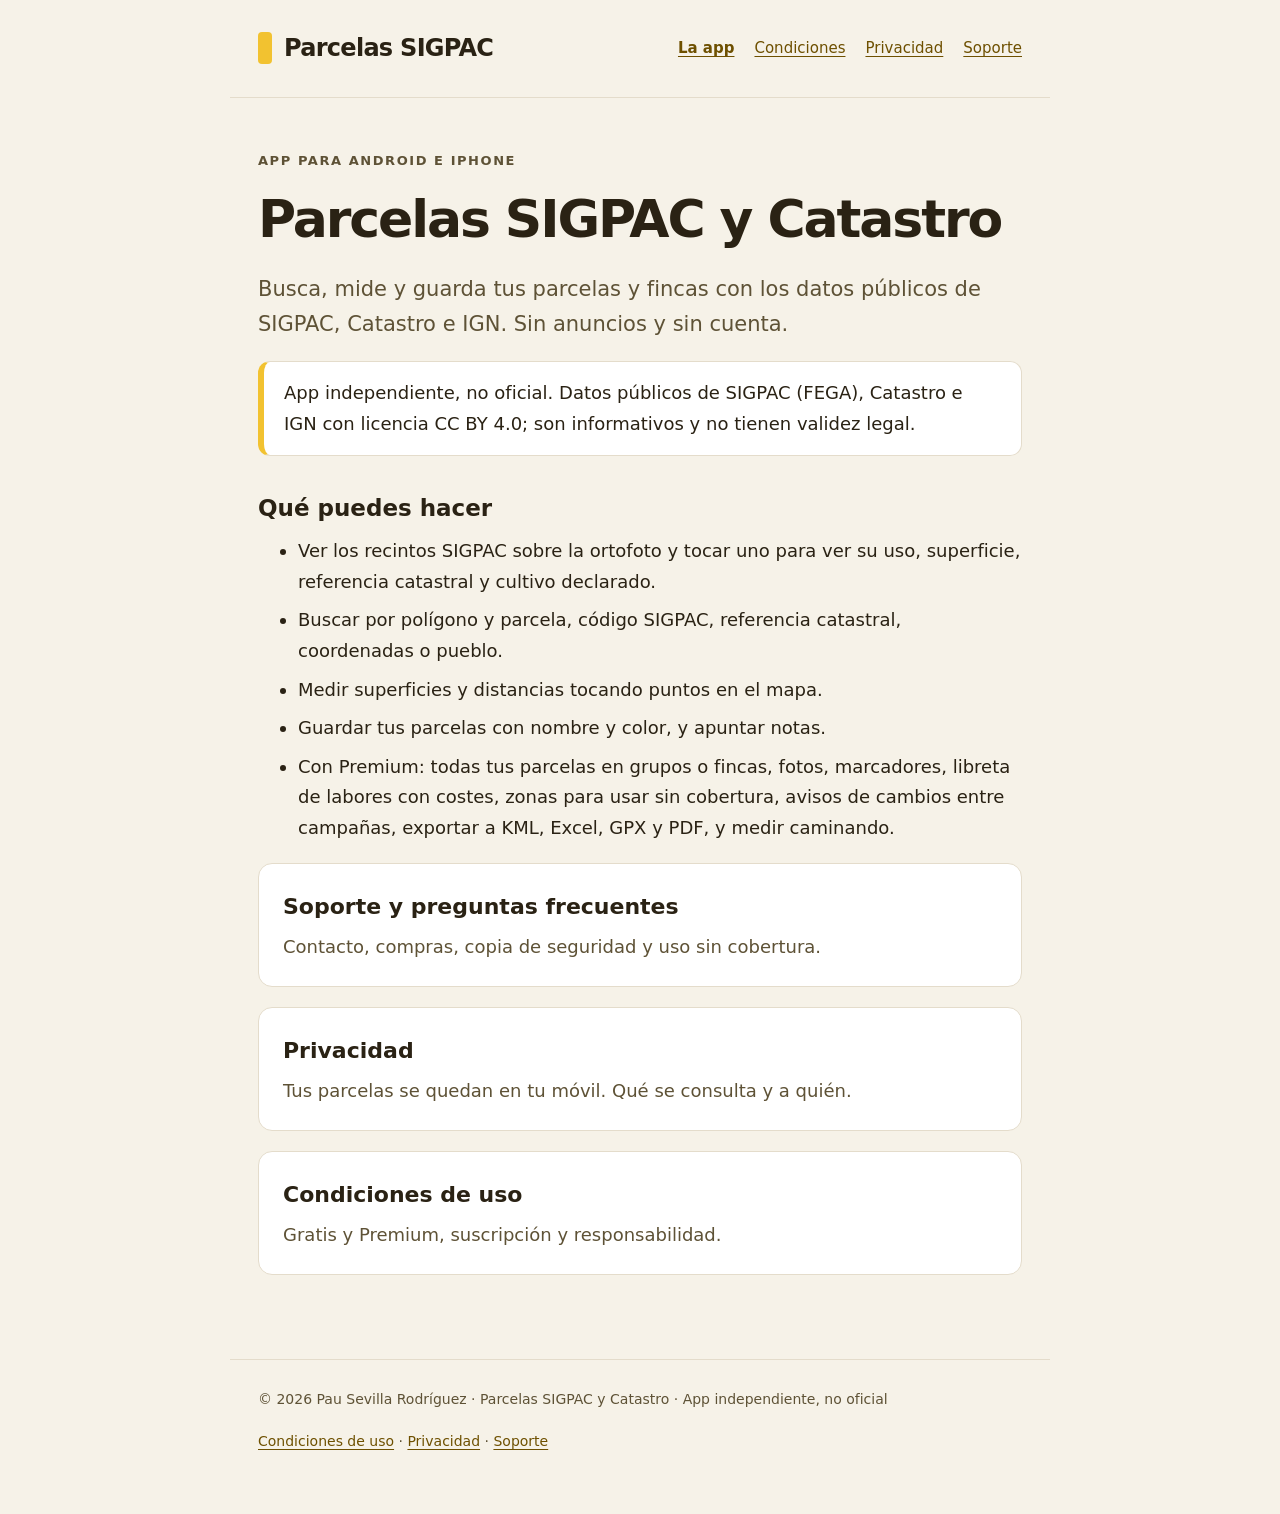
==== index.html @ dbe5edaf "Privacidad, condiciones y soporte de Parcelas SIGPAC y Catastro" ====
<!doctype html>
<html lang="es">
<head>
  <meta charset="utf-8">
  <meta name="viewport" content="width=device-width, initial-scale=1">
  <meta name="description" content="Parcelas SIGPAC y Catastro: busca, mide y guarda tus parcelas y fincas con los datos públicos de SIGPAC, Catastro e IGN. Sin anuncios.">
  <title>Parcelas SIGPAC y Catastro</title>
  <link rel="stylesheet" href="estilos.css">
</head>
<body>
  <a class="skip" href="#contenido">Ir al contenido</a>
  <header><a class="brand" href="index.html">Parcelas SIGPAC</a><nav aria-label="Secciones"><a href="index.html" aria-current="page">La app</a><a href="condiciones.html">Condiciones</a><a href="privacidad.html">Privacidad</a><a href="soporte/">Soporte</a></nav></header>
  <main id="contenido">
    <p class="eyebrow">App para Android e iPhone</p>
    <h1>Parcelas SIGPAC y Catastro</h1>
    <p class="intro">Busca, mide y guarda tus parcelas y fincas con los datos públicos de SIGPAC, Catastro e IGN. Sin anuncios y sin cuenta.</p>
    <p class="aviso">App independiente, no oficial. Datos públicos de SIGPAC (FEGA), Catastro e IGN con licencia CC BY 4.0; son informativos y no tienen validez legal.</p>

    <h2>Qué puedes hacer</h2>
    <ul>
      <li>Ver los recintos SIGPAC sobre la ortofoto y tocar uno para ver su uso, superficie, referencia catastral y cultivo declarado.</li>
      <li>Buscar por polígono y parcela, código SIGPAC, referencia catastral, coordenadas o pueblo.</li>
      <li>Medir superficies y distancias tocando puntos en el mapa.</li>
      <li>Guardar tus parcelas con nombre y color, y apuntar notas.</li>
      <li>Con Premium: todas tus parcelas en grupos o fincas, fotos, marcadores, libreta de labores con costes, zonas para usar sin cobertura, avisos de cambios entre campañas, exportar a KML, Excel, GPX y PDF, y medir caminando.</li>
    </ul>

    <a class="card" href="soporte/"><strong>Soporte y preguntas frecuentes</strong><span>Contacto, compras, copia de seguridad y uso sin cobertura.</span></a>
    <a class="card" href="privacidad.html"><strong>Privacidad</strong><span>Tus parcelas se quedan en tu móvil. Qué se consulta y a quién.</span></a>
    <a class="card" href="condiciones.html"><strong>Condiciones de uso</strong><span>Gratis y Premium, suscripción y responsabilidad.</span></a>
  </main>
  <footer><p>© 2026 Pau Sevilla Rodríguez · Parcelas SIGPAC y Catastro · App independiente, no oficial</p><p><a href="condiciones.html">Condiciones de uso</a> · <a href="privacidad.html">Privacidad</a> · <a href="soporte/">Soporte</a></p></footer>
</body>
</html>
---- estilos.css ----
/* Colores de la app (estilo «Instrumento»): trigo y tierra con amarillo. */
:root { color-scheme: light dark; --paper: #f6f2e8; --ink: #2a2214; --muted: #5e5236; --line: #e4dccb; --accent: #6e5000; --mark: #f2c230; --card: #ffffff; }
* { box-sizing: border-box; }
body { margin: 0; background: var(--paper); color: var(--ink); font: 18px/1.7 system-ui, sans-serif; }
a { color: var(--accent); text-underline-offset: .2em; overflow-wrap: anywhere; }
a:focus-visible { outline: 3px solid var(--accent); outline-offset: 5px; }
.skip { position: absolute; left: 1rem; top: -100px; background: var(--card); padding: .5rem; }
.skip:focus { top: 1rem; }
header, main, footer { max-width: 820px; margin: auto; padding: 28px 28px; }
header { display: flex; align-items: center; justify-content: space-between; gap: 20px; border-bottom: 1px solid var(--line); }
.brand { display: flex; align-items: center; gap: 12px; font-size: 24px; font-weight: 800; letter-spacing: -.03em; text-decoration: none; color: var(--ink); }
.brand::before { content: ""; width: 14px; height: 32px; border-radius: 4px; background: var(--mark); }
nav { display: flex; flex-wrap: wrap; gap: 8px 20px; font-size: 15px; }
nav a[aria-current="page"] { font-weight: 700; }
main { padding-top: 52px; padding-bottom: 64px; }
.eyebrow { font-size: 13px; font-weight: 700; text-transform: uppercase; letter-spacing: .12em; color: var(--muted); }
h1 { font-size: clamp(34px, 7vw, 52px); line-height: 1.15; letter-spacing: -.04em; margin: 12px 0 22px; }
h2 { font-size: 23px; line-height: 1.3; margin: 38px 0 12px; }
h3 { font-size: 19px; line-height: 1.35; margin: 26px 0 8px; }
p, ul { margin: 0 0 18px; }
li { margin-bottom: 8px; }
.intro { font-size: 21px; color: var(--muted); }
.date { font-size: 14px; color: var(--muted); }
.aviso { background: var(--card); border: 1px solid var(--line); border-left: 6px solid var(--mark); border-radius: 12px; padding: 16px 20px; }
.card { display: block; background: var(--card); border: 1px solid var(--line); border-radius: 14px; padding: 24px; margin: 20px 0; text-decoration: none; color: var(--ink); }
.card strong { display: block; font-size: 22px; margin-bottom: 6px; }
.card span { display: block; color: var(--muted); }
footer { border-top: 1px solid var(--line); color: var(--muted); font-size: 14px; padding-bottom: 42px; }
@media (max-width: 480px) { header, main, footer { padding-left: 20px; padding-right: 20px; } header { align-items: flex-start; flex-direction: column; gap: 8px; } main { padding-top: 36px; } }
@media (prefers-color-scheme: dark) { :root { --paper: #17130d; --ink: #f2eadb; --muted: #c2b59c; --line: #3a3124; --accent: #f2c230; --card: #221c14; } }
@media print { header, nav, footer, .skip { display: none; } body { background: white; color: black; font-size: 11pt; } main { max-width: none; padding: 0; } a { color: inherit; } }
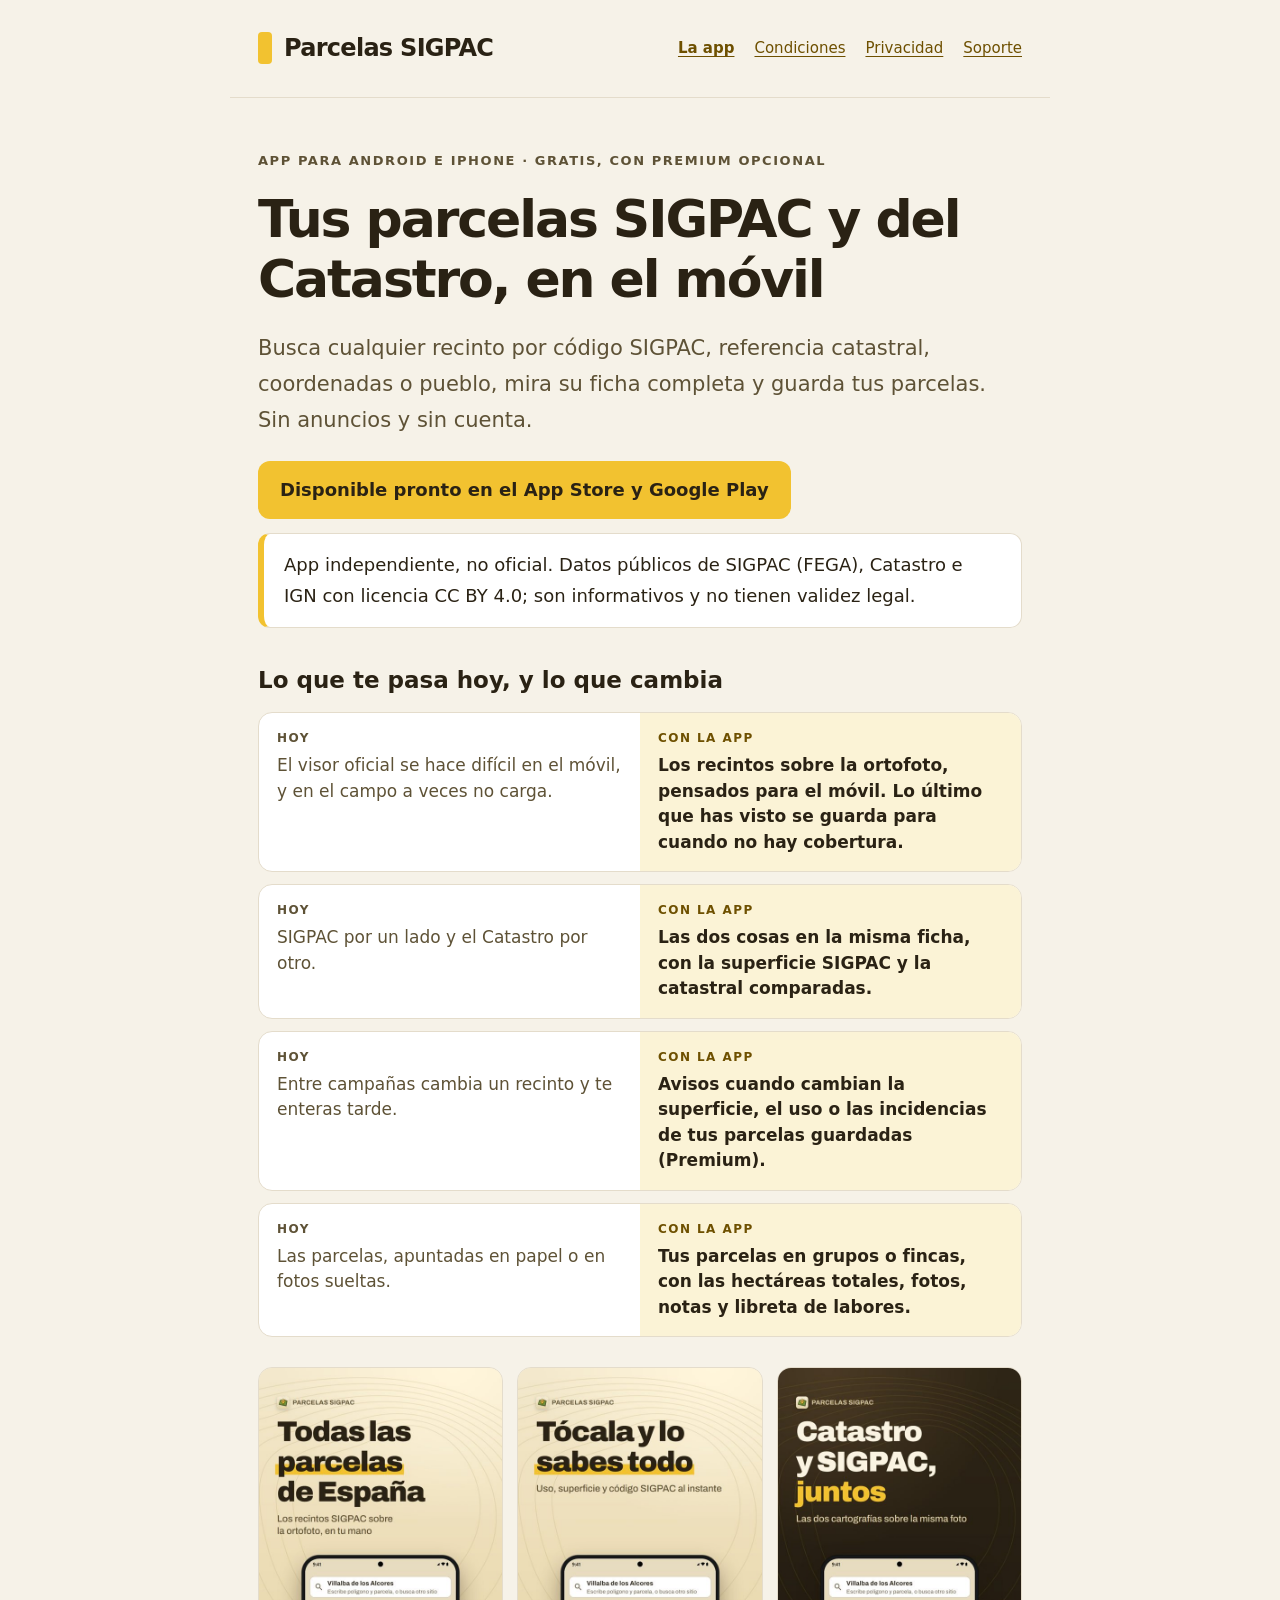
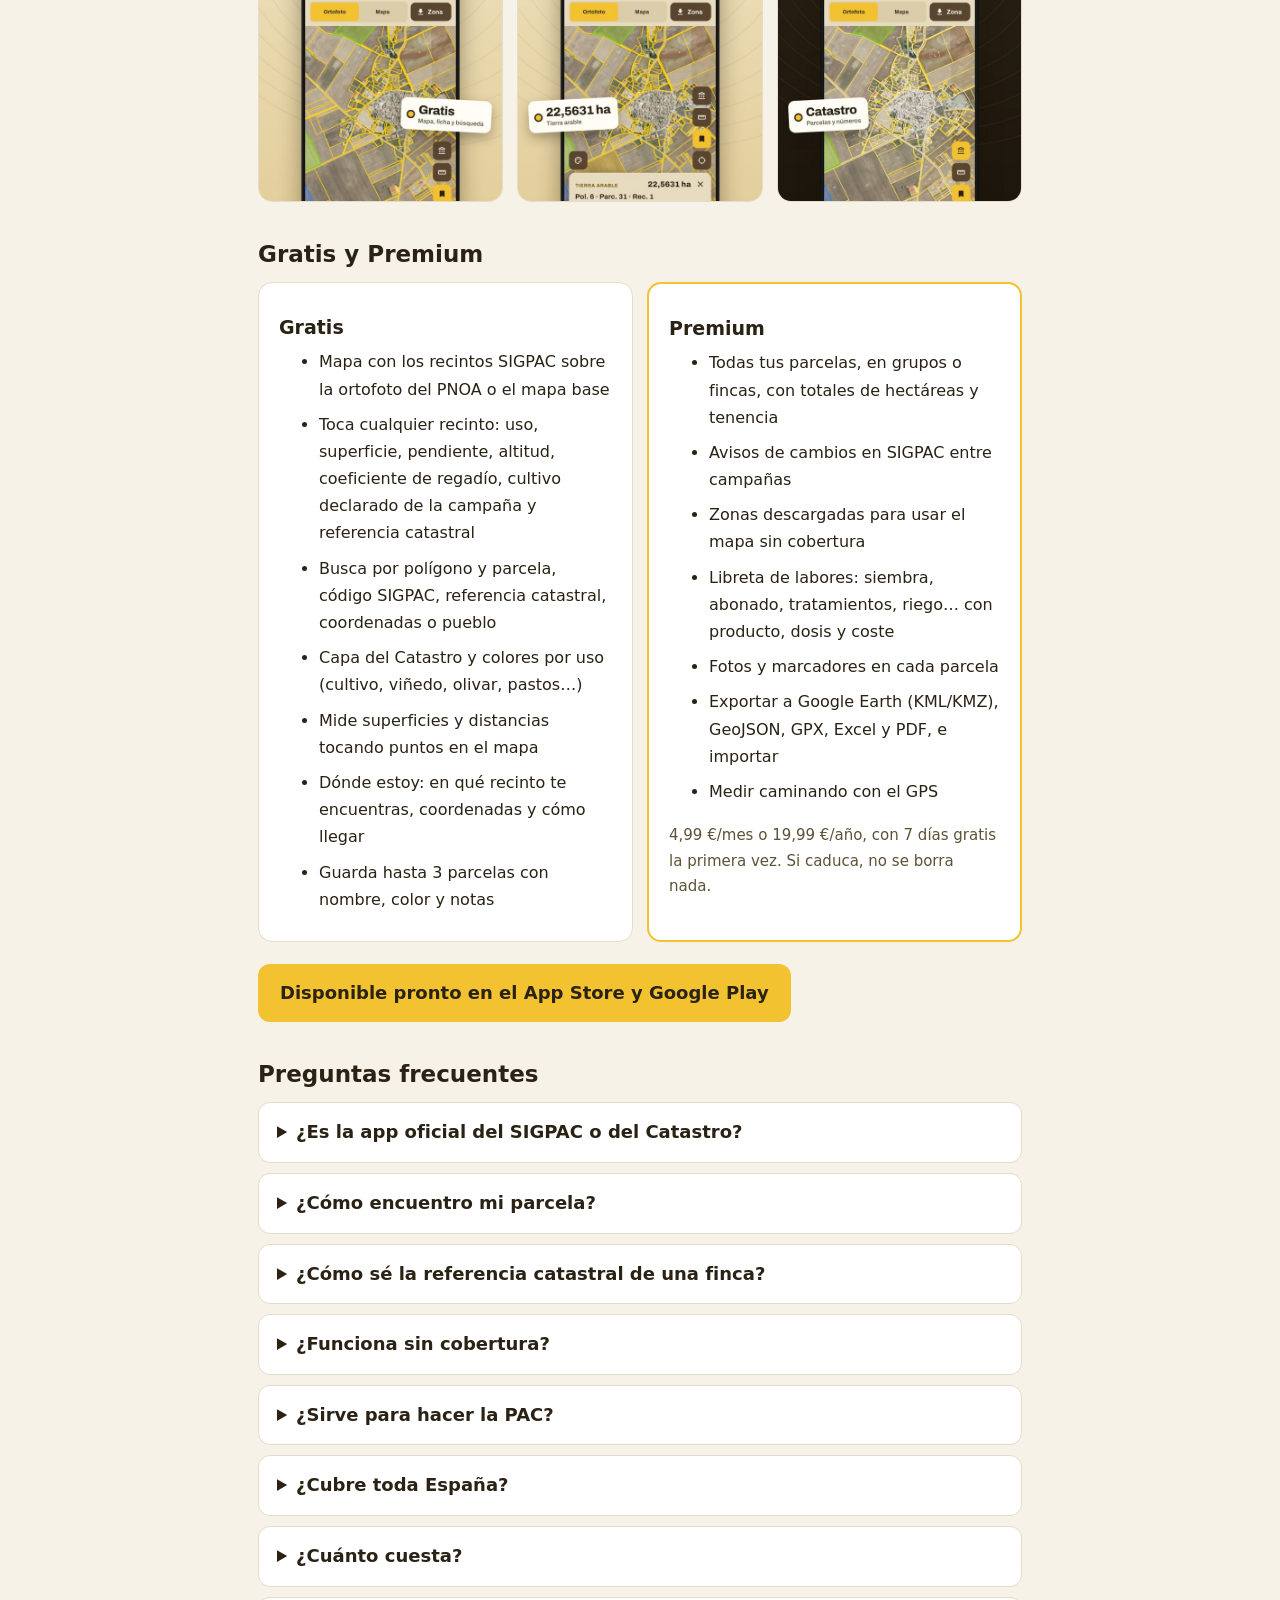
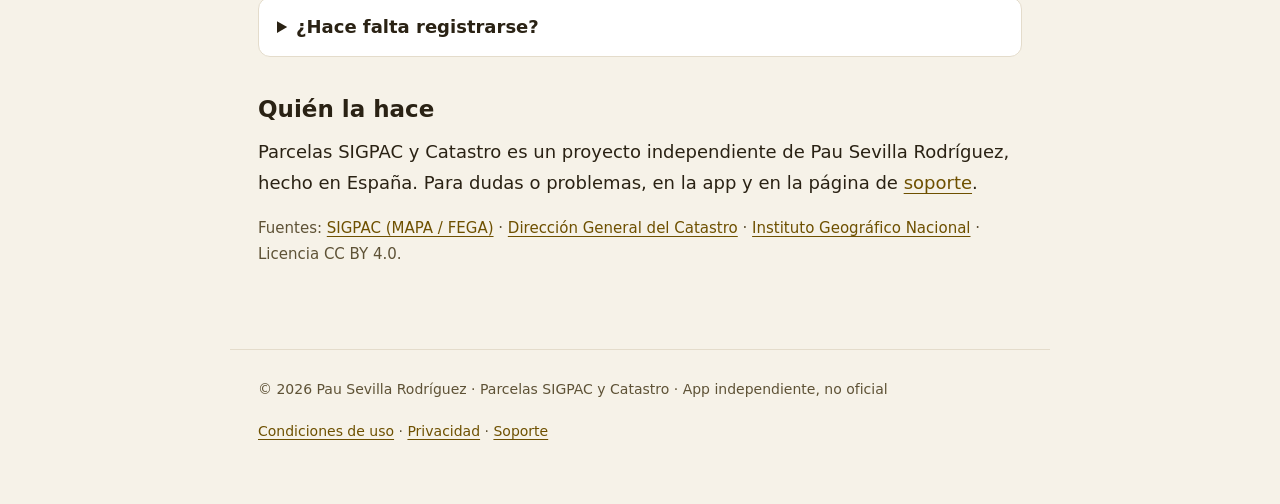
==== commit 718c3233: "Portada de producto, sitemap y verificacion de Search Console" ====
--- a/index.html
+++ b/index.html
@@ -3,31 +3,85 @@
 <head>
   <meta charset="utf-8">
   <meta name="viewport" content="width=device-width, initial-scale=1">
-  <meta name="description" content="Parcelas SIGPAC y Catastro: busca, mide y guarda tus parcelas y fincas con los datos públicos de SIGPAC, Catastro e IGN. Sin anuncios.">
-  <title>Parcelas SIGPAC y Catastro</title>
+  <meta name="description" content="App para Android e iPhone: los recintos SIGPAC sobre la ortofoto, la ficha completa con la referencia catastral, búsqueda por código o pueblo, medir y tus parcelas guardadas. Sin anuncios y sin cuenta.">
+  <title>Parcelas SIGPAC y Catastro: visor de recintos y fincas en el móvil</title>
+  <link rel="canonical" href="https://pausiete7.github.io/parcelas-legal/">
+  <meta property="og:type" content="website">
+  <meta property="og:site_name" content="Parcelas SIGPAC y Catastro">
+  <meta property="og:locale" content="es_ES">
+  <meta property="og:title" content="Parcelas SIGPAC y Catastro: visor de recintos y fincas en el móvil">
+  <meta property="og:description" content="App para Android e iPhone: los recintos SIGPAC sobre la ortofoto, la ficha completa con la referencia catastral, búsqueda por código o pueblo, medir y tus parcelas guardadas. Sin anuncios y sin cuenta.">
+  <meta property="og:url" content="https://pausiete7.github.io/parcelas-legal/">
+  <meta property="og:image" content="https://pausiete7.github.io/parcelas-legal/og.png">
+  <meta name="twitter:card" content="summary_large_image">
+  
+  <link rel="icon" href="icono.png">
   <link rel="stylesheet" href="estilos.css">
+  <script type="application/ld+json">{"@context": "https://schema.org", "@type": "MobileApplication", "name": "Parcelas SIGPAC y Catastro", "operatingSystem": "iOS, Android", "applicationCategory": "UtilitiesApplication", "inLanguage": "es", "description": "App para Android e iPhone: los recintos SIGPAC sobre la ortofoto, la ficha completa con la referencia catastral, búsqueda por código o pueblo, medir y tus parcelas guardadas. Sin anuncios y sin cuenta.", "url": "https://pausiete7.github.io/parcelas-legal/", "image": "https://pausiete7.github.io/parcelas-legal/icono.png", "author": {"@type": "Person", "name": "Pau Sevilla Rodríguez"}, "offers": {"@type": "Offer", "price": "0", "priceCurrency": "EUR"}}</script>
+  <script type="application/ld+json">{"@context": "https://schema.org", "@type": "FAQPage", "mainEntity": [{"@type": "Question", "name": "¿Es la app oficial del SIGPAC o del Catastro?", "acceptedAnswer": {"@type": "Answer", "text": "No. Es una app independiente que usa los datos públicos de SIGPAC (FEGA), la Dirección General del Catastro y el IGN, con licencia CC BY 4.0. Los datos son informativos y no tienen validez legal."}}, {"@type": "Question", "name": "¿Cómo encuentro mi parcela?", "acceptedAnswer": {"@type": "Answer", "text": "Escribe en la búsqueda el código SIGPAC (provincia, municipio, polígono, parcela y recinto), la referencia catastral, unas coordenadas o el nombre del pueblo. También puedes ir al mapa y tocar el recinto."}}, {"@type": "Question", "name": "¿Cómo sé la referencia catastral de una finca?", "acceptedAnswer": {"@type": "Answer", "text": "Toca el recinto en el mapa: la ficha muestra su referencia catastral junto a los datos del SIGPAC, y puedes copiarla o compartirla."}}, {"@type": "Question", "name": "¿Funciona sin cobertura?", "acceptedAnswer": {"@type": "Answer", "text": "Lo último que has visto queda guardado para cuando no hay cobertura. Con Premium puedes descargar zonas de hasta unos 10 × 10 km con ortofoto y recintos. La capa del Catastro necesita conexión."}}, {"@type": "Question", "name": "¿Sirve para hacer la PAC?", "acceptedAnswer": {"@type": "Answer", "text": "Sirve para consultar y preparar tus parcelas, pero la solicitud se hace con los visores oficiales. La libreta de labores es un registro personal: no es el cuaderno digital oficial."}}, {"@type": "Question", "name": "¿Cubre toda España?", "acceptedAnswer": {"@type": "Answer", "text": "El SIGPAC, sí. El Catastro estatal no incluye Navarra ni el País Vasco, que tienen catastro propio; la app lo avisa."}}, {"@type": "Question", "name": "¿Cuánto cuesta?", "acceptedAnswer": {"@type": "Answer", "text": "Es gratis hasta 3 parcelas guardadas. Premium cuesta 4,99 € al mes o 19,99 € al año, con 7 días gratis la primera vez. Si Premium caduca no se borra nada."}}, {"@type": "Question", "name": "¿Hace falta registrarse?", "acceptedAnswer": {"@type": "Answer", "text": "No. No hay cuenta ni publicidad. Tus parcelas, notas y fotos se guardan solo en tu móvil."}}]}</script>
 </head>
 <body>
   <a class="skip" href="#contenido">Ir al contenido</a>
   <header><a class="brand" href="index.html">Parcelas SIGPAC</a><nav aria-label="Secciones"><a href="index.html" aria-current="page">La app</a><a href="condiciones.html">Condiciones</a><a href="privacidad.html">Privacidad</a><a href="soporte/">Soporte</a></nav></header>
   <main id="contenido">
-    <p class="eyebrow">App para Android e iPhone</p>
-    <h1>Parcelas SIGPAC y Catastro</h1>
-    <p class="intro">Busca, mide y guarda tus parcelas y fincas con los datos públicos de SIGPAC, Catastro e IGN. Sin anuncios y sin cuenta.</p>
+    <p class="eyebrow">App para Android e iPhone · Gratis, con Premium opcional</p>
+    <h1>Tus parcelas SIGPAC y del Catastro, en el móvil</h1>
+    <p class="intro">Busca cualquier recinto por código SIGPAC, referencia catastral, coordenadas o pueblo, mira su ficha completa y guarda tus parcelas. Sin anuncios y sin cuenta.</p>
+    <p class="tiendas"><span class="tienda pronto">Disponible pronto en el App Store y Google Play</span></p>
     <p class="aviso">App independiente, no oficial. Datos públicos de SIGPAC (FEGA), Catastro e IGN con licencia CC BY 4.0; son informativos y no tienen validez legal.</p>
 
-    <h2>Qué puedes hacer</h2>
-    <ul>
-      <li>Ver los recintos SIGPAC sobre la ortofoto y tocar uno para ver su uso, superficie, referencia catastral y cultivo declarado.</li>
-      <li>Buscar por polígono y parcela, código SIGPAC, referencia catastral, coordenadas o pueblo.</li>
-      <li>Medir superficies y distancias tocando puntos en el mapa.</li>
-      <li>Guardar tus parcelas con nombre y color, y apuntar notas.</li>
-      <li>Con Premium: todas tus parcelas en grupos o fincas, fotos, marcadores, libreta de labores con costes, zonas para usar sin cobertura, avisos de cambios entre campañas, exportar a KML, Excel, GPX y PDF, y medir caminando.</li>
-    </ul>
+    <h2>Lo que te pasa hoy, y lo que cambia</h2>
+    <div class="pares">
+      <div class="par"><p class="hoy">El visor oficial se hace difícil en el móvil, y en el campo a veces no carga.</p><p class="con">Los recintos sobre la ortofoto, pensados para el móvil. Lo último que has visto se guarda para cuando no hay cobertura.</p></div>
+      <div class="par"><p class="hoy">SIGPAC por un lado y el Catastro por otro.</p><p class="con">Las dos cosas en la misma ficha, con la superficie SIGPAC y la catastral comparadas.</p></div>
+      <div class="par"><p class="hoy">Entre campañas cambia un recinto y te enteras tarde.</p><p class="con">Avisos cuando cambian la superficie, el uso o las incidencias de tus parcelas guardadas (Premium).</p></div>
+      <div class="par"><p class="hoy">Las parcelas, apuntadas en papel o en fotos sueltas.</p><p class="con">Tus parcelas en grupos o fincas, con las hectáreas totales, fotos, notas y libreta de labores.</p></div>
+    </div>
 
-    <a class="card" href="soporte/"><strong>Soporte y preguntas frecuentes</strong><span>Contacto, compras, copia de seguridad y uso sin cobertura.</span></a>
-    <a class="card" href="privacidad.html"><strong>Privacidad</strong><span>Tus parcelas se quedan en tu móvil. Qué se consulta y a quién.</span></a>
-    <a class="card" href="condiciones.html"><strong>Condiciones de uso</strong><span>Gratis y Premium, suscripción y responsabilidad.</span></a>
+    <div class="capturas">
+      <img src="captura-mapa.jpg" alt="Recintos SIGPAC sobre la ortofoto" width="540" height="960" loading="lazy">
+      <img src="captura-recinto.jpg" alt="Ficha de un recinto con uso, superficie y referencia catastral" width="540" height="960" loading="lazy">
+      <img src="captura-catastro.jpg" alt="Capa del Catastro" width="540" height="960" loading="lazy">
+    </div>
+
+    <h2>Gratis y Premium</h2>
+    <div class="planes">
+      <div class="plan"><h3>Gratis</h3><ul>
+        <li>Mapa con los recintos SIGPAC sobre la ortofoto del PNOA o el mapa base</li>
+        <li>Toca cualquier recinto: uso, superficie, pendiente, altitud, coeficiente de regadío, cultivo declarado de la campaña y referencia catastral</li>
+        <li>Busca por polígono y parcela, código SIGPAC, referencia catastral, coordenadas o pueblo</li>
+        <li>Capa del Catastro y colores por uso (cultivo, viñedo, olivar, pastos…)</li>
+        <li>Mide superficies y distancias tocando puntos en el mapa</li>
+        <li>Dónde estoy: en qué recinto te encuentras, coordenadas y cómo llegar</li>
+        <li>Guarda hasta 3 parcelas con nombre, color y notas</li>
+      </ul></div>
+      <div class="plan premium"><h3>Premium</h3><ul>
+        <li>Todas tus parcelas, en grupos o fincas, con totales de hectáreas y tenencia</li>
+        <li>Avisos de cambios en SIGPAC entre campañas</li>
+        <li>Zonas descargadas para usar el mapa sin cobertura</li>
+        <li>Libreta de labores: siembra, abonado, tratamientos, riego… con producto, dosis y coste</li>
+        <li>Fotos y marcadores en cada parcela</li>
+        <li>Exportar a Google Earth (KML/KMZ), GeoJSON, GPX, Excel y PDF, e importar</li>
+        <li>Medir caminando con el GPS</li>
+      </ul><p class="nota">4,99 €/mes o 19,99 €/año, con 7 días gratis la primera vez. Si caduca, no se borra nada.</p></div>
+    </div>
+    <p class="tiendas"><span class="tienda pronto">Disponible pronto en el App Store y Google Play</span></p>
+
+    <h2>Preguntas frecuentes</h2>
+    <div class="faq">
+      <details><summary>¿Es la app oficial del SIGPAC o del Catastro?</summary><p>No. Es una app independiente que usa los datos públicos de SIGPAC (FEGA), la Dirección General del Catastro y el IGN, con licencia CC BY 4.0. Los datos son informativos y no tienen validez legal.</p></details>
+      <details><summary>¿Cómo encuentro mi parcela?</summary><p>Escribe en la búsqueda el código SIGPAC (provincia, municipio, polígono, parcela y recinto), la referencia catastral, unas coordenadas o el nombre del pueblo. También puedes ir al mapa y tocar el recinto.</p></details>
+      <details><summary>¿Cómo sé la referencia catastral de una finca?</summary><p>Toca el recinto en el mapa: la ficha muestra su referencia catastral junto a los datos del SIGPAC, y puedes copiarla o compartirla.</p></details>
+      <details><summary>¿Funciona sin cobertura?</summary><p>Lo último que has visto queda guardado para cuando no hay cobertura. Con Premium puedes descargar zonas de hasta unos 10 × 10 km con ortofoto y recintos. La capa del Catastro necesita conexión.</p></details>
+      <details><summary>¿Sirve para hacer la PAC?</summary><p>Sirve para consultar y preparar tus parcelas, pero la solicitud se hace con los visores oficiales. La libreta de labores es un registro personal: no es el cuaderno digital oficial.</p></details>
+      <details><summary>¿Cubre toda España?</summary><p>El SIGPAC, sí. El Catastro estatal no incluye Navarra ni el País Vasco, que tienen catastro propio; la app lo avisa.</p></details>
+      <details><summary>¿Cuánto cuesta?</summary><p>Es gratis hasta 3 parcelas guardadas. Premium cuesta 4,99 € al mes o 19,99 € al año, con 7 días gratis la primera vez. Si Premium caduca no se borra nada.</p></details>
+      <details><summary>¿Hace falta registrarse?</summary><p>No. No hay cuenta ni publicidad. Tus parcelas, notas y fotos se guardan solo en tu móvil.</p></details>
+    </div>
+
+    <h2>Quién la hace</h2>
+    <p>Parcelas SIGPAC y Catastro es un proyecto independiente de Pau Sevilla Rodríguez, hecho en España. Para dudas o problemas, en la app y en la página de <a href="soporte/">soporte</a>.</p>
+    <p class="nota">Fuentes: <a href="https://sigpac.mapa.gob.es" rel="nofollow">SIGPAC (MAPA / FEGA)</a> · <a href="https://www.sedecatastro.gob.es" rel="nofollow">Dirección General del Catastro</a> · <a href="https://www.ign.es" rel="nofollow">Instituto Geográfico Nacional</a> · Licencia CC BY 4.0.</p>
   </main>
   <footer><p>© 2026 Pau Sevilla Rodríguez · Parcelas SIGPAC y Catastro · App independiente, no oficial</p><p><a href="condiciones.html">Condiciones de uso</a> · <a href="privacidad.html">Privacidad</a> · <a href="soporte/">Soporte</a></p></footer>
 </body>
--- a/estilos.css
+++ b/estilos.css
@@ -29,3 +29,25 @@
 @media (max-width: 480px) { header, main, footer { padding-left: 20px; padding-right: 20px; } header { align-items: flex-start; flex-direction: column; gap: 8px; } main { padding-top: 36px; } }
 @media (prefers-color-scheme: dark) { :root { --paper: #17130d; --ink: #f2eadb; --muted: #c2b59c; --line: #3a3124; --accent: #f2c230; --card: #221c14; } }
 @media print { header, nav, footer, .skip { display: none; } body { background: white; color: black; font-size: 11pt; } main { max-width: none; padding: 0; } a { color: inherit; } }
+
+.tiendas { display: flex; flex-wrap: wrap; gap: 12px; margin: 22px 0 14px; }
+.tienda { display: inline-block; background: var(--ink); color: var(--paper); font-weight: 700; text-decoration: none; padding: 14px 22px; border-radius: 12px; }
+.tienda.pronto { background: var(--mark); color: #2a2214; }
+.pares { display: grid; gap: 12px; margin: 16px 0 30px; }
+.par { display: grid; grid-template-columns: 1fr 1fr; background: var(--card); border: 1px solid var(--line); border-radius: 14px; overflow: hidden; }
+.par p { margin: 0; padding: 16px 18px; font-size: 17px; line-height: 1.5; }
+.hoy { color: var(--muted); }
+.hoy::before { content: "Hoy"; display: block; font-size: 12px; font-weight: 700; letter-spacing: .12em; text-transform: uppercase; margin-bottom: 6px; }
+.con { background: #fbf3d6; font-weight: 600; }
+.con::before { content: "Con la app"; display: block; font-size: 12px; font-weight: 700; letter-spacing: .12em; text-transform: uppercase; color: var(--accent); margin-bottom: 6px; }
+.capturas { display: grid; grid-template-columns: repeat(3, 1fr); gap: 14px; margin: 30px 0; }
+.capturas img { width: 100%; height: auto; border-radius: 14px; border: 1px solid var(--line); }
+.planes { display: grid; grid-template-columns: 1fr 1fr; gap: 14px; }
+.plan { background: var(--card); border: 1px solid var(--line); border-radius: 14px; padding: 6px 20px 10px; font-size: 16px; }
+.plan.premium { border: 2px solid var(--mark); }
+.nota { font-size: 15px; color: var(--muted); }
+.faq details { background: var(--card); border: 1px solid var(--line); border-radius: 12px; padding: 14px 18px; margin: 0 0 10px; }
+.faq summary { cursor: pointer; font-weight: 700; }
+.faq details p { margin: 10px 0 0; color: var(--muted); }
+@media (max-width: 720px) { .par, .planes { grid-template-columns: 1fr; } .capturas { grid-template-columns: 1fr; max-width: 340px; } }
+@media (prefers-color-scheme: dark) { .con { background: #3a3218; } }
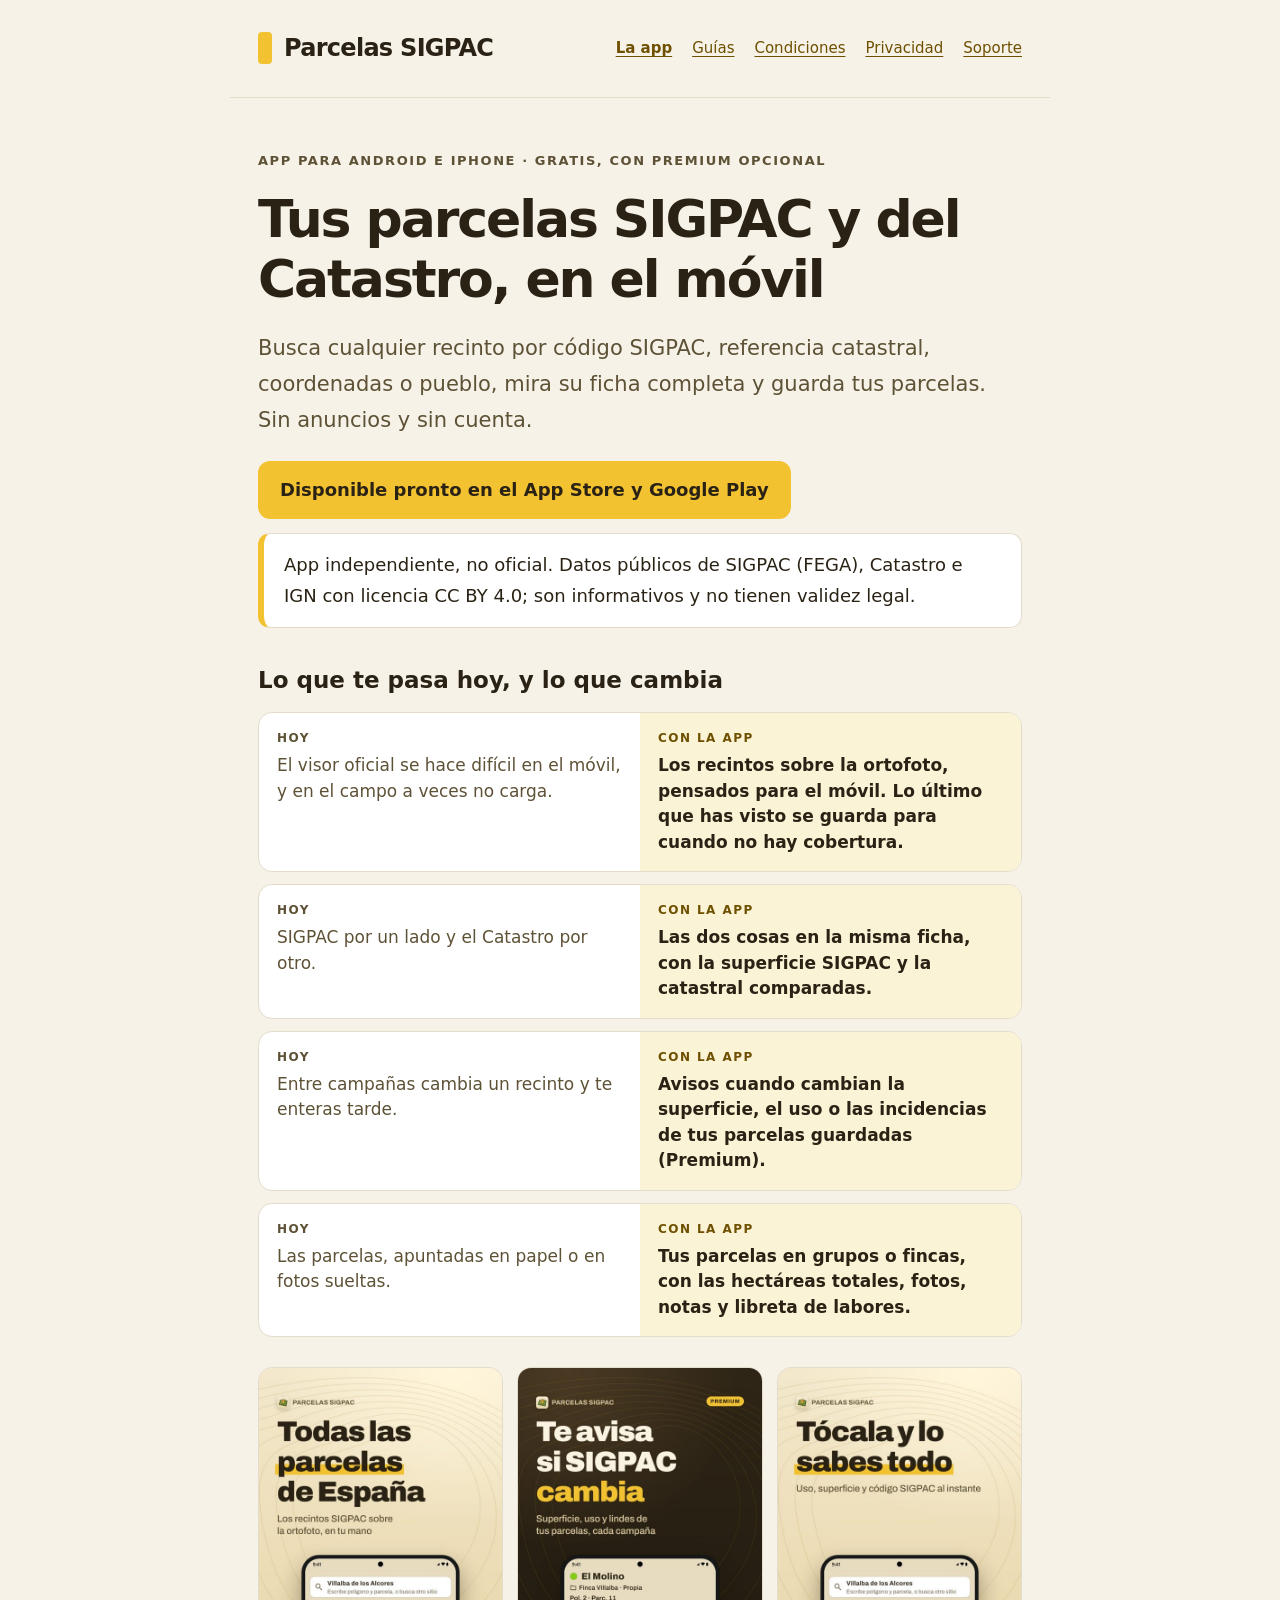
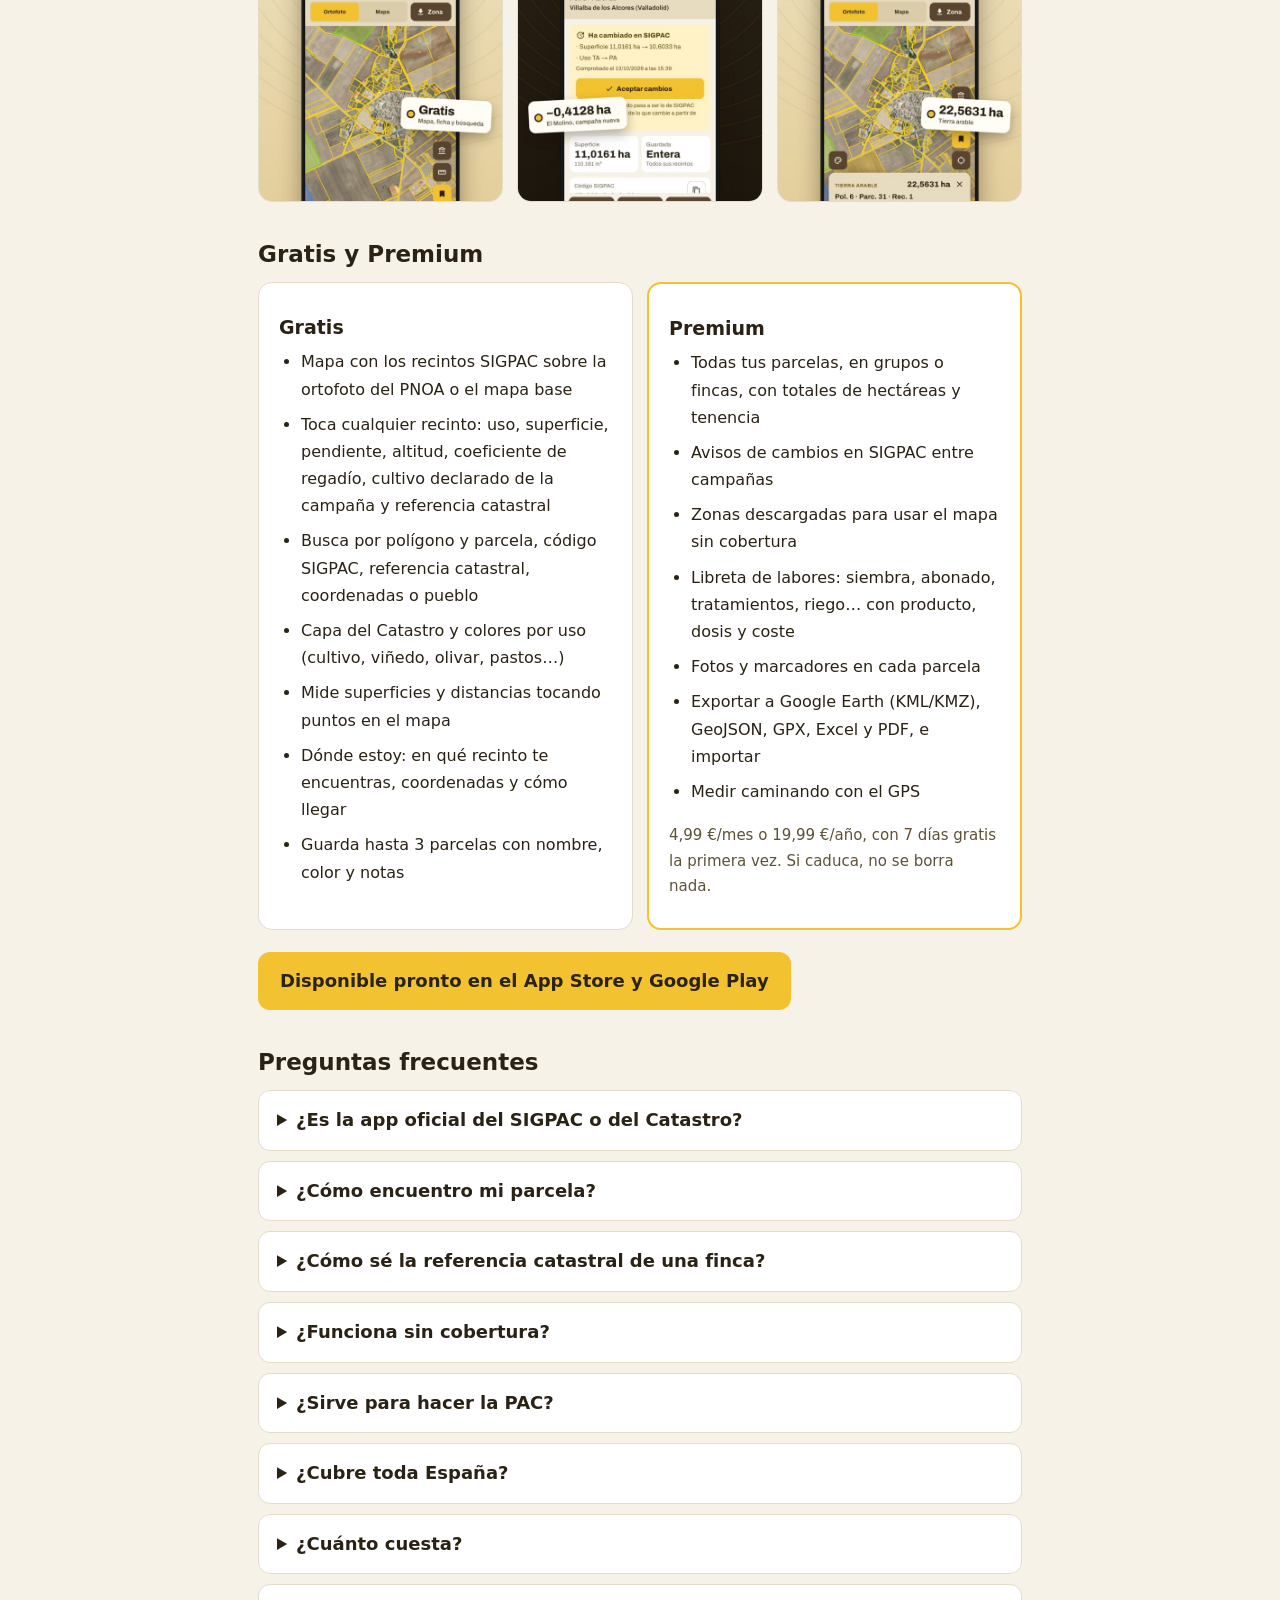
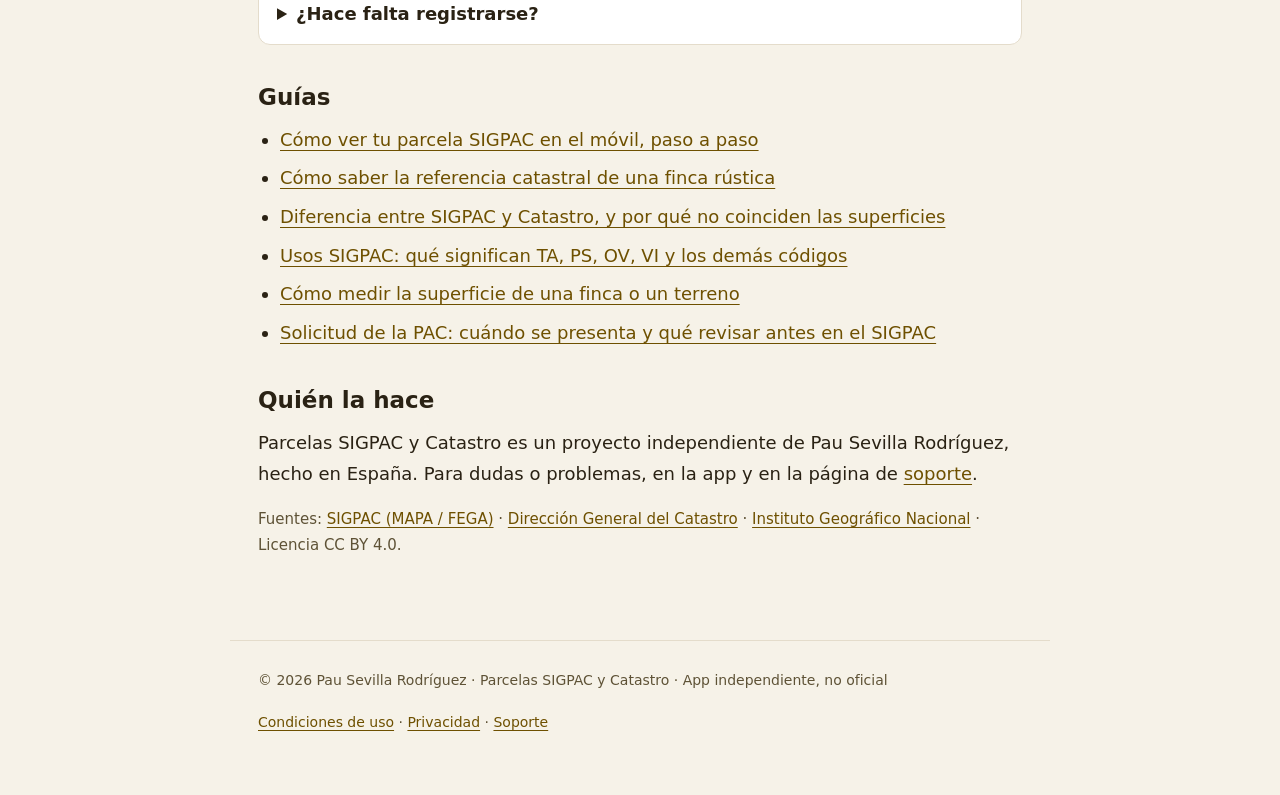
==== commit 64ae4a7f: "Guias SEO (SIGPAC, Catastro, usos, medir, PAC) y captura de avisos" ====
--- a/index.html
+++ b/index.html
@@ -22,7 +22,7 @@
 </head>
 <body>
   <a class="skip" href="#contenido">Ir al contenido</a>
-  <header><a class="brand" href="index.html">Parcelas SIGPAC</a><nav aria-label="Secciones"><a href="index.html" aria-current="page">La app</a><a href="condiciones.html">Condiciones</a><a href="privacidad.html">Privacidad</a><a href="soporte/">Soporte</a></nav></header>
+  <header><a class="brand" href="index.html">Parcelas SIGPAC</a><nav aria-label="Secciones"><a href="index.html" aria-current="page">La app</a><a href="guias/">Guías</a><a href="condiciones.html">Condiciones</a><a href="privacidad.html">Privacidad</a><a href="soporte/">Soporte</a></nav></header>
   <main id="contenido">
     <p class="eyebrow">App para Android e iPhone · Gratis, con Premium opcional</p>
     <h1>Tus parcelas SIGPAC y del Catastro, en el móvil</h1>
@@ -40,8 +40,8 @@
 
     <div class="capturas">
       <img src="captura-mapa.jpg" alt="Recintos SIGPAC sobre la ortofoto" width="540" height="960" loading="lazy">
+      <img src="captura-avisos.jpg" alt="Avisos de cambios en SIGPAC entre campañas" width="540" height="960" loading="lazy">
       <img src="captura-recinto.jpg" alt="Ficha de un recinto con uso, superficie y referencia catastral" width="540" height="960" loading="lazy">
-      <img src="captura-catastro.jpg" alt="Capa del Catastro" width="540" height="960" loading="lazy">
     </div>
 
     <h2>Gratis y Premium</h2>
@@ -79,6 +79,16 @@
       <details><summary>¿Hace falta registrarse?</summary><p>No. No hay cuenta ni publicidad. Tus parcelas, notas y fotos se guardan solo en tu móvil.</p></details>
     </div>
 
+    <h2>Guías</h2>
+    <ul>
+      <li><a href="guias/ver-parcela-sigpac-movil.html">Cómo ver tu parcela SIGPAC en el móvil, paso a paso</a></li>
+      <li><a href="guias/referencia-catastral-finca-rustica.html">Cómo saber la referencia catastral de una finca rústica</a></li>
+      <li><a href="guias/diferencia-sigpac-catastro.html">Diferencia entre SIGPAC y Catastro, y por qué no coinciden las superficies</a></li>
+      <li><a href="guias/usos-sigpac-codigos.html">Usos SIGPAC: qué significan TA, PS, OV, VI y los demás códigos</a></li>
+      <li><a href="guias/medir-superficie-finca.html">Cómo medir la superficie de una finca o un terreno</a></li>
+      <li><a href="guias/solicitud-pac-plazos-que-revisar.html">Solicitud de la PAC: cuándo se presenta y qué revisar antes en el SIGPAC</a></li>
+    </ul>
+
     <h2>Quién la hace</h2>
     <p>Parcelas SIGPAC y Catastro es un proyecto independiente de Pau Sevilla Rodríguez, hecho en España. Para dudas o problemas, en la app y en la página de <a href="soporte/">soporte</a>.</p>
     <p class="nota">Fuentes: <a href="https://sigpac.mapa.gob.es" rel="nofollow">SIGPAC (MAPA / FEGA)</a> · <a href="https://www.sedecatastro.gob.es" rel="nofollow">Dirección General del Catastro</a> · <a href="https://www.ign.es" rel="nofollow">Instituto Geográfico Nacional</a> · Licencia CC BY 4.0.</p>
--- a/estilos.css
+++ b/estilos.css
@@ -51,3 +51,11 @@
 .faq details p { margin: 10px 0 0; color: var(--muted); }
 @media (max-width: 720px) { .par, .planes { grid-template-columns: 1fr; } .capturas { grid-template-columns: 1fr; max-width: 340px; } }
 @media (prefers-color-scheme: dark) { .con { background: #3a3218; } }
+
+.migas { font-size: 14px; color: var(--muted); margin: 0 0 16px; }
+.caja-app { background: var(--card); border: 2px solid var(--mark); border-radius: 16px; padding: 18px 22px; margin: 32px 0; }
+.caja-app h2 { margin-top: 0; }
+.datos { width: 100%; border-collapse: collapse; font-size: 16px; margin: 10px 0 18px; }
+.datos th, .datos td { text-align: left; vertical-align: top; padding: 9px 12px 9px 0; border-bottom: 1px solid var(--line); }
+.datos th { width: 30%; color: var(--muted); font-weight: 600; }
+ol, ul { padding-left: 22px; } li { margin-bottom: 8px; }
